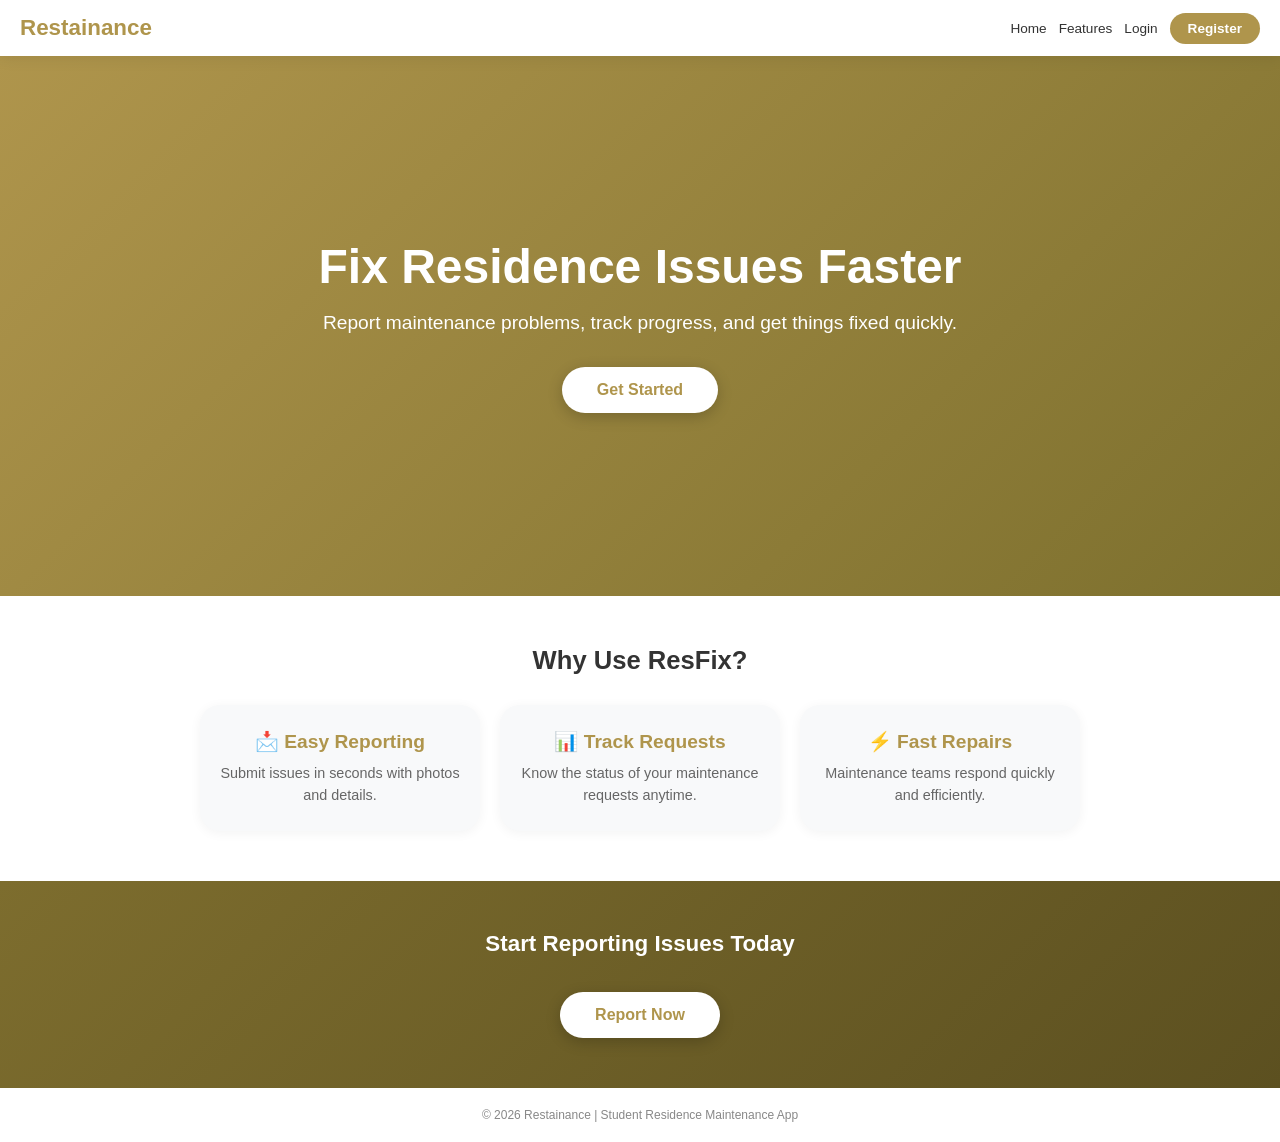
==== index.html @ 630d9b0a "Add files via upload from DUT" ====
<!DOCTYPE html>
<html lang="en">
<head>
    <meta charset="UTF-8">
    <meta name="viewport" content="width=device-width, initial-scale=1.0">
    <title>Restainance</title>
    <link rel="stylesheet" href="style.css">
</head>
<body>

<!-- NAVBAR -->
<header>
    <nav class="navbar">
        <h1 class="logo">Restainance </h1>
        <ul class="nav-links">
            <li><a href="#">Home</a></li>
            <li><a href="#">Features</a></li>
            <li><a href="login.html">Login</a></li>
            <li><a href="registration.html" class="btn">Register</a></li>
        </ul>
    </nav>
</header>

<!-- HERO -->
<section class="hero">
    <div class="hero-text">
        <h1>Fix Residence Issues Faster</h1>
        <p>Report maintenance problems, track progress, and get things fixed quickly.</p>
        <a href="registration.html" class="cta">Get Started</a>
    </div>
</section>

<!-- FEATURES -->
<section class="features">
    <h2>Why Use ResFix?</h2>

    <div class="feature-container">
        <div class="feature">
            <h3>📩 Easy Reporting</h3>
            <p>Submit issues in seconds with photos and details.</p>
        </div>

        <div class="feature">
            <h3>📊 Track Requests</h3>
            <p>Know the status of your maintenance requests anytime.</p>
        </div>

        <div class="feature">
            <h3>⚡ Fast Repairs</h3>
            <p>Maintenance teams respond quickly and efficiently.</p>
        </div>
    </div>
</section>

<!-- CTA -->
<section class="cta-section">
    <h2>Start Reporting Issues Today</h2>
    <a href="#" class="cta">Report Now</a>
</section>

<!-- FOOTER -->
<footer>
    <p>© 2026 Restainance | Student Residence Maintenance App</p>
</footer>

</body>
</html>
---- style.css ----
* {
    margin: 0;
    padding: 0;
    box-sizing: border-box;
    font-family: -apple-system, BlinkMacSystemFont, 'Segoe UI', Roboto, Helvetica, Arial, sans-serif;
}

body {
    background: #f5f5f5;
    transition: background 0.3s, color 0.3s;
}

body.dark-mode {
    background: #121212;
}

/* NAVBAR */
.navbar {
    display: flex;
    justify-content: space-between;
    align-items: center;
    padding: 15px 20px;
    background: white;
    position: sticky;
    top: 0;
    box-shadow: 0 2px 15px rgba(0,0,0,0.08);
    z-index: 100;
    transition: background 0.3s;
}

body.dark-mode .navbar {
    background: #1e1e2e;
}

.logo {
    font-size: 1.4rem;
    font-weight: bold;
    color: #af954c;
}

.nav-links {
    list-style: none;
    display: flex;
    gap: 12px;
    align-items: center;
}

.nav-links a {
    color: #333;
    text-decoration: none;
    font-size: 0.85rem;
    transition: color 0.3s;
}

body.dark-mode .nav-links a {
    color: #ddd;
}

.btn {
    background: #af954c;
    padding: 8px 18px;
    border-radius: 30px;
    color: white !important;
    font-weight: 600;
}

/* HERO */
.hero {
    min-height: 60vh;
    background: linear-gradient(135deg, #af954c, #7d702e);
    display: flex;
    justify-content: center;
    align-items: center;
    text-align: center;
    color: white;
    padding: 50px 20px;
}

body.dark-mode .hero {
    background: linear-gradient(135deg, #0f3460, #1a1a2e);
}

.hero h1 {
    font-size: 2rem;
    margin-bottom: 15px;
}

.hero p {
    font-size: 1rem;
    margin: 15px 0;
    line-height: 1.5;
}

.cta {
    display: inline-block;
    margin-top: 15px;
    padding: 14px 35px;
    background: white;
    color: #af954c;
    text-decoration: none;
    border-radius: 50px;
    font-weight: bold;
    box-shadow: 0 4px 15px rgba(0,0,0,0.2);
    transition: transform 0.2s;
}

.cta:active {
    transform: scale(0.96);
}

body.dark-mode .cta {
    background: #1e1e2e;
    color: #af954c;
}

/* FEATURES */
.features {
    padding: 50px 20px;
    text-align: center;
    background: white;
    transition: background 0.3s;
}

body.dark-mode .features {
    background: #1a1a2e;
}

.features h2 {
    font-size: 1.6rem;
    margin-bottom: 30px;
    color: #333;
}

body.dark-mode .features h2 {
    color: #eee;
}

.feature-container {
    display: flex;
    flex-direction: column;
    gap: 20px;
    max-width: 500px;
    margin: 0 auto;
}

.feature {
    background: #f8f9fa;
    padding: 25px 20px;
    border-radius: 20px;
    box-shadow: 0 2px 12px rgba(0,0,0,0.05);
    transition: transform 0.2s;
}

body.dark-mode .feature {
    background: #1e1e2e;
}

.feature:active {
    transform: scale(0.98);
}

.feature h3 {
    font-size: 1.2rem;
    margin-bottom: 10px;
    color: #af954c;
}

.feature p {
    font-size: 0.9rem;
    color: #666;
    line-height: 1.5;
}

body.dark-mode .feature p {
    color: #aaa;
}

/* CTA SECTION */
.cta-section {
    background: linear-gradient(135deg, #7d6d2e, #5c5020);
    color: white;
    text-align: center;
    padding: 50px 20px;
}

body.dark-mode .cta-section {
    background: linear-gradient(135deg, #0f3460, #0a1a2e);
}

.cta-section h2 {
    font-size: 1.4rem;
    margin-bottom: 20px;
}

/* FOOTER */
footer {
    background: white;
    color: #888;
    text-align: center;
    padding: 20px;
    font-size: 0.75rem;
    transition: background 0.3s;
}

body.dark-mode footer {
    background: #1e1e2e;
    color: #666;
}

/* DARK MODE TOGGLE */
.dark-mode-toggle {
    position: fixed;
    bottom: 20px;
    right: 20px;
    background: #af954c;
    color: white;
    border: none;
    border-radius: 50px;
    padding: 12px 20px;
    font-size: 14px;
    font-weight: 600;
    cursor: pointer;
    z-index: 200;
    box-shadow: 0 4px 15px rgba(0,0,0,0.2);
    transition: all 0.3s;
}

body.dark-mode .dark-mode-toggle {
    background: #0f3460;
}

.dark-mode-toggle:hover {
    opacity: 0.9;
    transform: scale(1.02);
}

@media (min-width: 768px) {
    .hero h1 { font-size: 3rem; }
    .hero p { font-size: 1.2rem; }
    .feature-container {
        flex-direction: row;
        justify-content: center;
        flex-wrap: wrap;
        max-width: none;
    }
    .feature { width: 280px; }
    .dark-mode-toggle { top: 20px; right: 20px; bottom: auto; }
}

@media (max-width: 480px) {
    .navbar { flex-direction: column; gap: 10px; }
    .hero h1 { font-size: 1.6rem; }
}
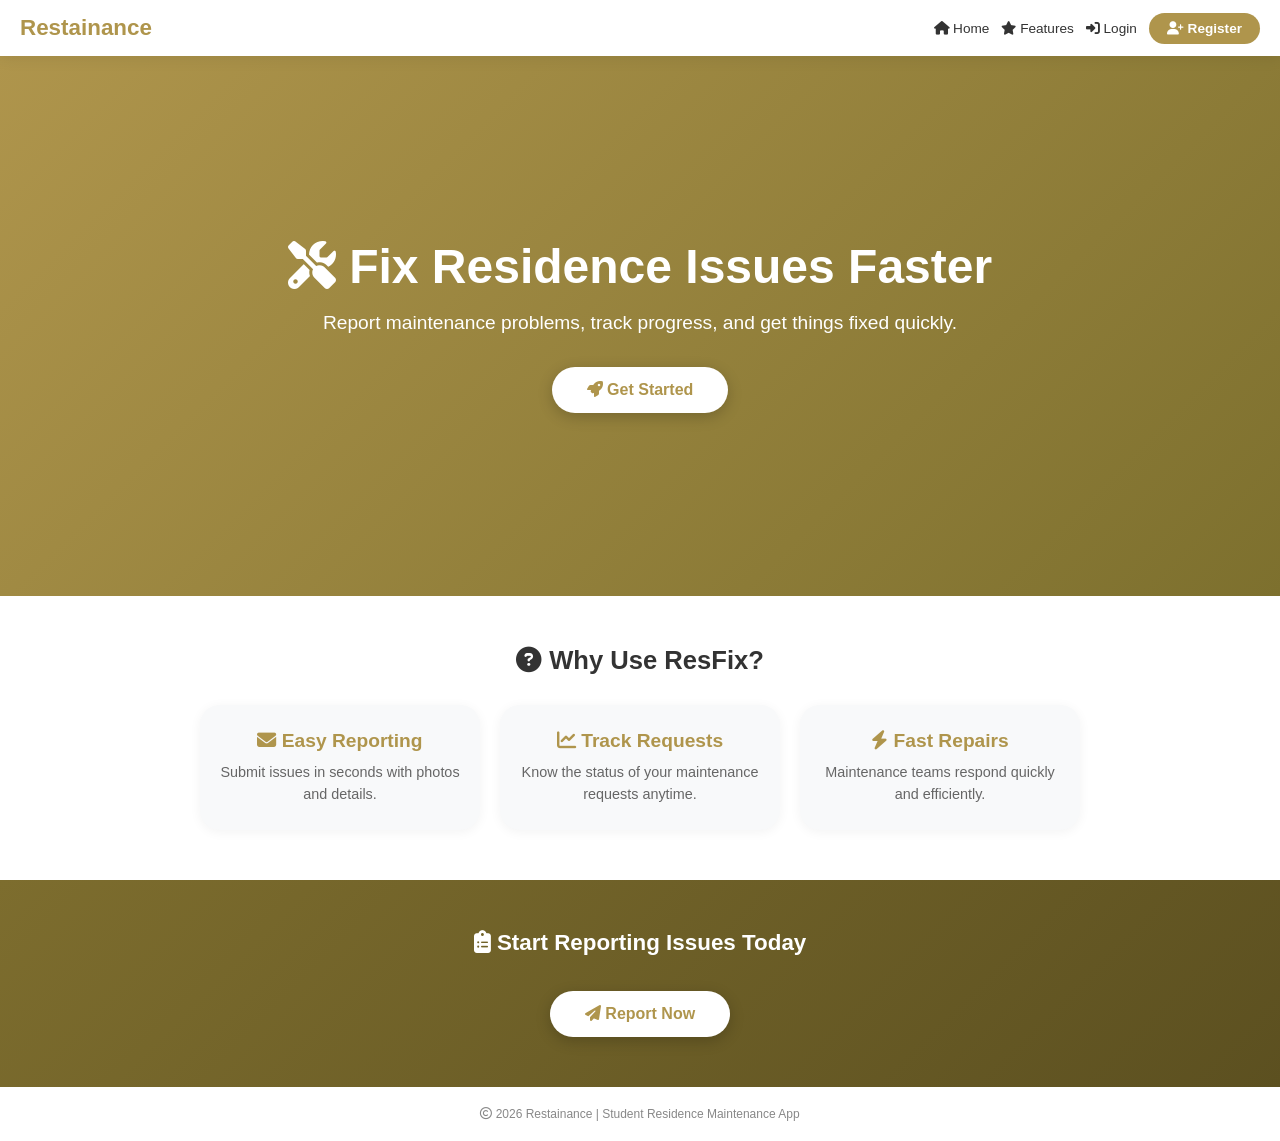
==== commit 8241bb7e: "Enhance UI with Font Awesome icons and improve accessibility - Updated dark mode toggle buttons to u" ====
--- a/index.html
+++ b/index.html
@@ -5,18 +5,19 @@
     <meta name="viewport" content="width=device-width, initial-scale=1.0">
     <title>Restainance</title>
     <link rel="stylesheet" href="style.css">
+    <link rel="stylesheet" href="https://cdnjs.cloudflare.com/ajax/libs/font-awesome/6.5.1/css/all.min.css">
 </head>
 <body>
 
 <!-- NAVBAR -->
 <header>
     <nav class="navbar">
-        <h1 class="logo">Restainance </h1>
+        <h1 class="logo">Restainance</h1>
         <ul class="nav-links">
-            <li><a href="#">Home</a></li>
-            <li><a href="#">Features</a></li>
-            <li><a href="login.html">Login</a></li>
-            <li><a href="registration.html" class="btn">Register</a></li>
+            <li><a href="index.html"><i class="fas fa-home"></i> Home</a></li>
+            <li><a href="#"><i class="fas fa-star"></i> Features</a></li>
+            <li><a href="login.html"><i class="fas fa-sign-in-alt"></i> Login</a></li>
+            <li><a href="registration.html" class="btn"><i class="fas fa-user-plus"></i> Register</a></li>
         </ul>
     </nav>
 </header>
@@ -24,29 +25,29 @@
 <!-- HERO -->
 <section class="hero">
     <div class="hero-text">
-        <h1>Fix Residence Issues Faster</h1>
+        <h1><i class="fas fa-tools"></i> Fix Residence Issues Faster</h1>
         <p>Report maintenance problems, track progress, and get things fixed quickly.</p>
-        <a href="registration.html" class="cta">Get Started</a>
+        <a href="registration.html" class="cta"><i class="fas fa-rocket"></i> Get Started</a>
     </div>
 </section>
 
 <!-- FEATURES -->
 <section class="features">
-    <h2>Why Use ResFix?</h2>
+    <h2><i class="fas fa-question-circle"></i> Why Use ResFix?</h2>
 
     <div class="feature-container">
         <div class="feature">
-            <h3>📩 Easy Reporting</h3>
+            <h3><i class="fas fa-envelope"></i> Easy Reporting</h3>
             <p>Submit issues in seconds with photos and details.</p>
         </div>
 
         <div class="feature">
-            <h3>📊 Track Requests</h3>
+            <h3><i class="fas fa-chart-line"></i> Track Requests</h3>
             <p>Know the status of your maintenance requests anytime.</p>
         </div>
 
         <div class="feature">
-            <h3>⚡ Fast Repairs</h3>
+            <h3><i class="fas fa-bolt"></i> Fast Repairs</h3>
             <p>Maintenance teams respond quickly and efficiently.</p>
         </div>
     </div>
@@ -54,13 +55,13 @@
 
 <!-- CTA -->
 <section class="cta-section">
-    <h2>Start Reporting Issues Today</h2>
-    <a href="#" class="cta">Report Now</a>
+    <h2><i class="fas fa-clipboard-list"></i> Start Reporting Issues Today</h2>
+    <a href="#" class="cta"><i class="fas fa-paper-plane"></i> Report Now</a>
 </section>
 
 <!-- FOOTER -->
 <footer>
-    <p>© 2026 Restainance | Student Residence Maintenance App</p>
+    <p><i class="far fa-copyright"></i> 2026 Restainance | Student Residence Maintenance App</p>
 </footer>
 
 </body>
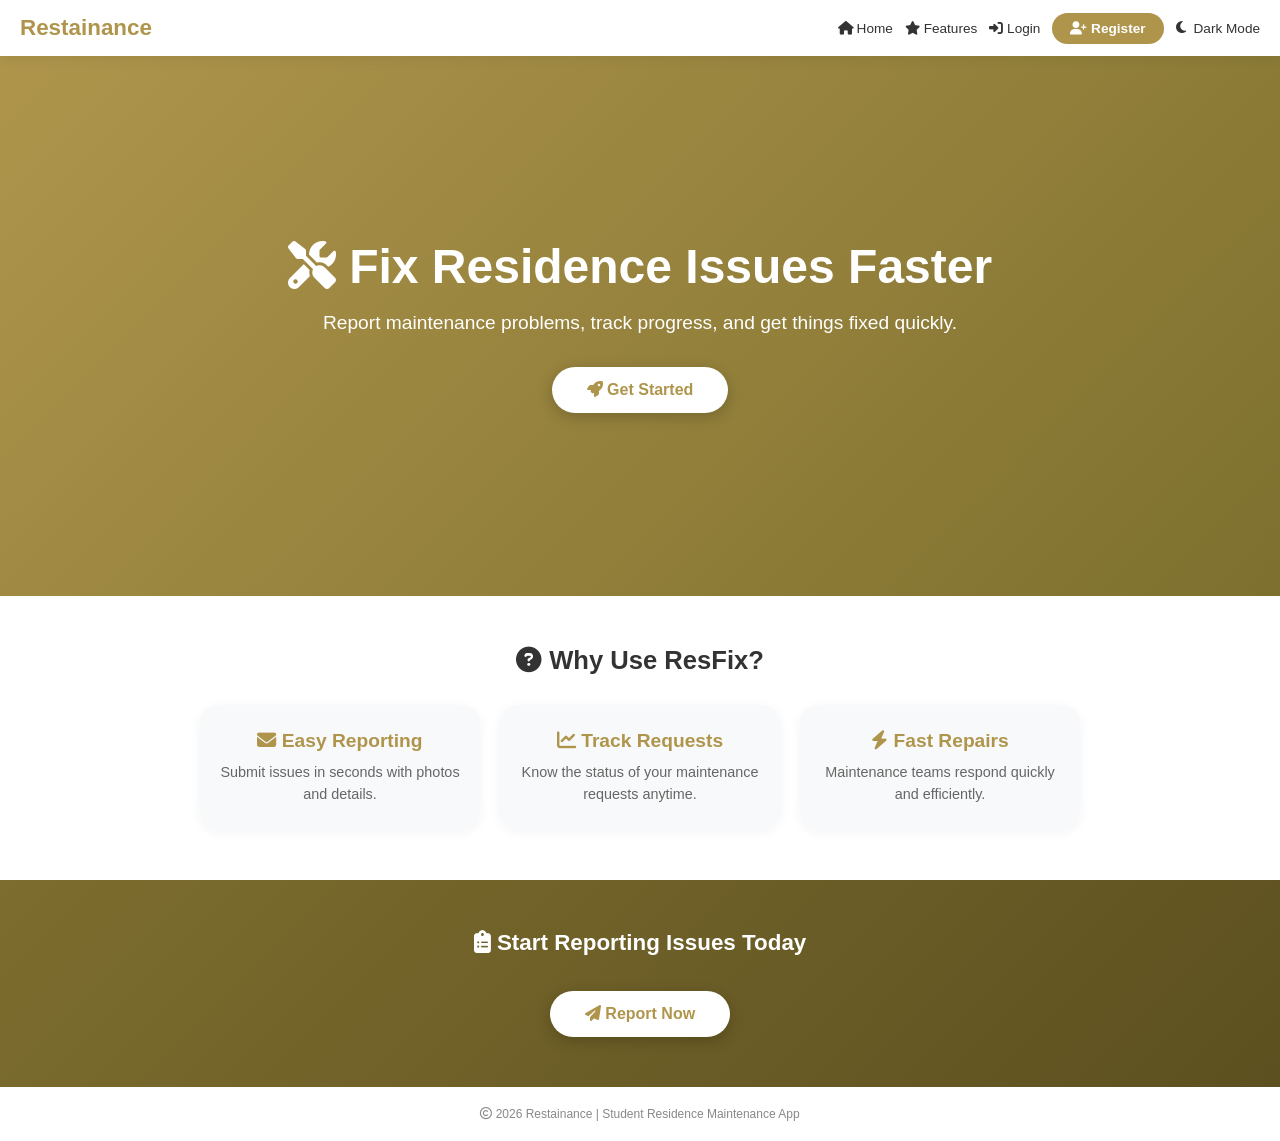
==== commit 9834164d: "all changes made" ====
--- a/index.html
+++ b/index.html
@@ -56,7 +56,7 @@
 <!-- CTA -->
 <section class="cta-section">
     <h2><i class="fas fa-clipboard-list"></i> Start Reporting Issues Today</h2>
-    <a href="#" class="cta"><i class="fas fa-paper-plane"></i> Report Now</a>
+    <a href="registration.html" class="cta"><i class="fas fa-paper-plane"></i> Report Now</a>
 </section>
 
 <!-- FOOTER -->
@@ -64,5 +64,8 @@
     <p><i class="far fa-copyright"></i> 2026 Restainance | Student Residence Maintenance App</p>
 </footer>
 
+<!-- ADD THIS ONE LINE - your main.js file -->
+<script src="main.js"></script>
+
 </body>
 </html>
--- a/style.css
+++ b/style.css
@@ -35,6 +35,21 @@
 .logo {
     font-size: 1.4rem;
     font-weight: bold;
+    color: #af954c;
+}
+
+/* HAMBURGER MENU ICON - hidden on desktop */
+.hamburger {
+    display: none;
+    font-size: 1.8rem;
+    cursor: pointer;
+    color: #af954c;
+    background: none;
+    border: none;
+    padding: 5px 10px;
+}
+
+body.dark-mode .hamburger {
     color: #af954c;
 }
 
@@ -234,7 +249,8 @@
     transform: scale(1.02);
 }
 
-@media (min-width: 768px) {
+/* Desktop styles */
+@media (min-width: 769px) {
     .hero h1 { font-size: 3rem; }
     .hero p { font-size: 1.2rem; }
     .feature-container {
@@ -247,7 +263,176 @@
     .dark-mode-toggle { top: 20px; right: 20px; bottom: auto; }
 }
 
+/* Mobile styles with hamburger menu */
+@media (max-width: 768px) {
+    .hamburger {
+        display: block;
+        z-index: 101;
+    }
+    
+    .nav-links {
+        display: none;
+        position: absolute;
+        top: 60px;
+        left: 0;
+        right: 0;
+        background: white;
+        flex-direction: column;
+        padding: 20px;
+        gap: 15px;
+        box-shadow: 0 10px 20px rgba(0,0,0,0.1);
+        border-radius: 0 0 20px 20px;
+        z-index: 99;
+    }
+    
+    body.dark-mode .nav-links {
+        background: #1e1e2e;
+    }
+    
+    .nav-links.active {
+        display: flex;
+    }
+    
+    .nav-links li {
+        width: 100%;
+        text-align: center;
+    }
+    
+    .nav-links a {
+        display: block;
+        padding: 12px;
+        font-size: 1rem;
+    }
+    
+    .btn {
+        display: inline-block;
+        width: auto;
+    }
+    
+    .hero h1 {
+        font-size: 1.8rem;
+    }
+    
+    .hero p {
+        font-size: 0.9rem;
+    }
+}
+
+/* Very small phones */
 @media (max-width: 480px) {
-    .navbar { flex-direction: column; gap: 10px; }
-    .hero h1 { font-size: 1.6rem; }
+    .navbar {
+        padding: 12px 15px;
+    }
+    
+    .logo {
+        font-size: 1.2rem;
+    }
+    
+    .hamburger {
+        font-size: 1.5rem;
+    }
+    
+    .nav-links {
+        top: 55px;
+    }
+    
+    .hero h1 {
+        font-size: 1.4rem;
+    }
+    
+    .hero p {
+        font-size: 0.85rem;
+    }
+    
+    .cta {
+        padding: 10px 25px;
+        font-size: 0.9rem;
+    }
+    
+    .features h2 {
+        font-size: 1.3rem;
+    }
+    
+    .feature h3 {
+        font-size: 1rem;
+    }
+    
+    .feature p {
+        font-size: 0.8rem;
+    }
+    
+    .cta-section h2 {
+        font-size: 1.1rem;
+    }
+    
+    .dark-mode-toggle {
+        bottom: 15px;
+        right: 15px;
+        padding: 8px 14px;
+        font-size: 11px;
+    }
+}
+
+/* Prevent horizontal scroll */
+html, body {
+    max-width: 100%;
+    overflow-x: hidden;
+}
+
+/* Additional styles for dark mode menu item - Add to bottom of style.css */
+.dark-mode-menu-item a {
+    display: flex;
+    align-items: center;
+    gap: 8px;
+    border-top: 1px solid rgba(0,0,0,0.1);
+    margin-top: 5px;
+    padding-top: 12px;
+}
+
+body.dark-mode .dark-mode-menu-item a {
+    border-top-color: rgba(255,255,255,0.1);
+}
+
+/* Floating dark mode button */
+.floating-dark-mode-btn {
+    position: fixed;
+    bottom: 20px;
+    right: 20px;
+    background: #af954c;
+    color: white;
+    border: none;
+    border-radius: 50px;
+    padding: 12px 20px;
+    font-size: 14px;
+    font-weight: 600;
+    cursor: pointer;
+    z-index: 200;
+    box-shadow: 0 4px 15px rgba(0,0,0,0.2);
+    transition: all 0.3s;
+}
+
+body.dark-mode .floating-dark-mode-btn {
+    background: #0f3460;
+}
+
+.floating-dark-mode-btn:hover {
+    opacity: 0.9;
+    transform: scale(1.02);
+}
+
+/* Hide floating button on mobile, show in menu */
+@media (max-width: 768px) {
+    .floating-dark-mode-btn {
+        display: none;
+    }
+    .dark-mode-menu-item {
+        display: block !important;
+    }
+}
+
+/* Show dark mode menu item only on mobile, hide on desktop */
+@media (min-width: 769px) {
+    .dark-mode-menu-item {
+        display: none;
+    }
 }
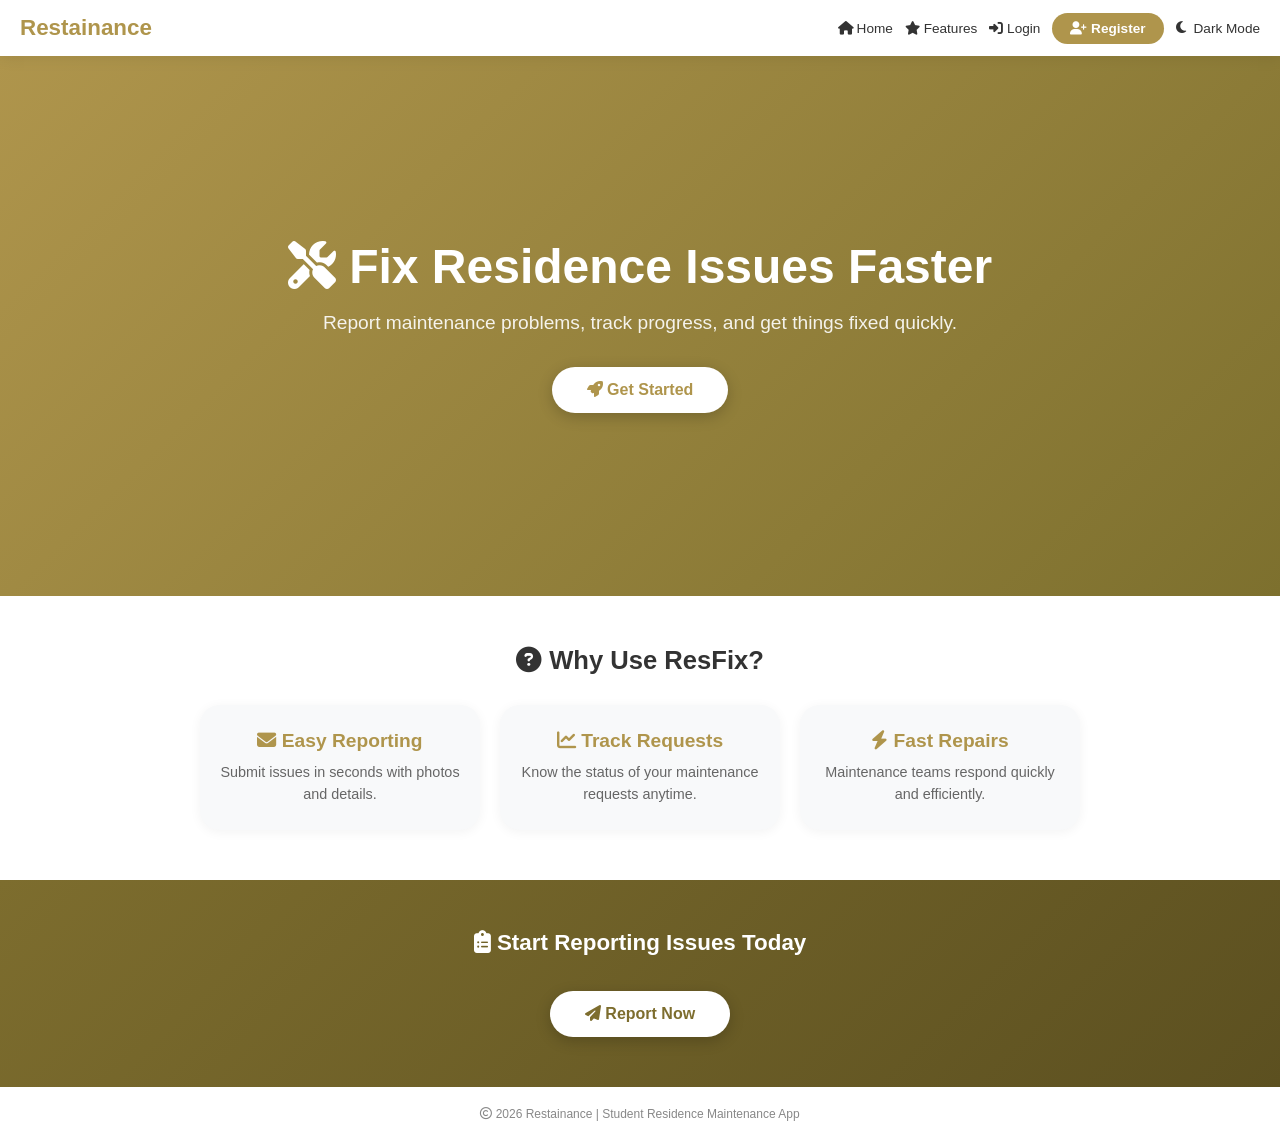
==== commit 445da83a: "Fix HTML formatting and add main.js script" ====
--- a/index.html
+++ b/index.html
@@ -68,4 +68,4 @@
 <script src="main.js"></script>
 
 </body>
-</html>+</html>
--- a/style.css
+++ b/style.css
@@ -12,6 +12,7 @@
 
 body.dark-mode {
     background: #121212;
+    color: #e0e0e0;
 }
 
 /* NAVBAR */
@@ -38,6 +39,10 @@
     color: #af954c;
 }
 
+body.dark-mode .logo {
+    color: #c4a85c;
+}
+
 /* HAMBURGER MENU ICON - hidden on desktop */
 .hamburger {
     display: none;
@@ -50,7 +55,7 @@
 }
 
 body.dark-mode .hamburger {
-    color: #af954c;
+    color: #c4a85c;
 }
 
 .nav-links {
@@ -68,7 +73,15 @@
 }
 
 body.dark-mode .nav-links a {
-    color: #ddd;
+    color: #cccccc;
+}
+
+.nav-links a:hover {
+    color: #af954c;
+}
+
+body.dark-mode .nav-links a:hover {
+    color: #c4a85c;
 }
 
 .btn {
@@ -77,6 +90,10 @@
     border-radius: 30px;
     color: white !important;
     font-weight: 600;
+}
+
+body.dark-mode .btn {
+    background: #c4a85c;
 }
 
 /* HERO */
@@ -104,6 +121,7 @@
     font-size: 1rem;
     margin: 15px 0;
     line-height: 1.5;
+    color: rgba(255,255,255,0.9);
 }
 
 .cta {
@@ -124,8 +142,8 @@
 }
 
 body.dark-mode .cta {
-    background: #1e1e2e;
-    color: #af954c;
+    background: #2a2a3e;
+    color: #c4a85c;
 }
 
 /* FEATURES */
@@ -147,7 +165,7 @@
 }
 
 body.dark-mode .features h2 {
-    color: #eee;
+    color: #ffffff;
 }
 
 .feature-container {
@@ -167,7 +185,7 @@
 }
 
 body.dark-mode .feature {
-    background: #1e1e2e;
+    background: #2a2a3e;
 }
 
 .feature:active {
@@ -180,6 +198,10 @@
     color: #af954c;
 }
 
+body.dark-mode .feature h3 {
+    color: #c4a85c;
+}
+
 .feature p {
     font-size: 0.9rem;
     color: #666;
@@ -187,7 +209,7 @@
 }
 
 body.dark-mode .feature p {
-    color: #aaa;
+    color: #cccccc;
 }
 
 /* CTA SECTION */
@@ -205,6 +227,16 @@
 .cta-section h2 {
     font-size: 1.4rem;
     margin-bottom: 20px;
+}
+
+.cta-section .cta {
+    background: white;
+    color: #7d6d2e;
+}
+
+body.dark-mode .cta-section .cta {
+    background: #2a2a3e;
+    color: #c4a85c;
 }
 
 /* FOOTER */
@@ -219,7 +251,7 @@
 
 body.dark-mode footer {
     background: #1e1e2e;
-    color: #666;
+    color: #aaaaaa;
 }
 
 /* DARK MODE TOGGLE */
@@ -391,6 +423,7 @@
 
 body.dark-mode .dark-mode-menu-item a {
     border-top-color: rgba(255,255,255,0.1);
+    color: #cccccc;
 }
 
 /* Floating dark mode button */
